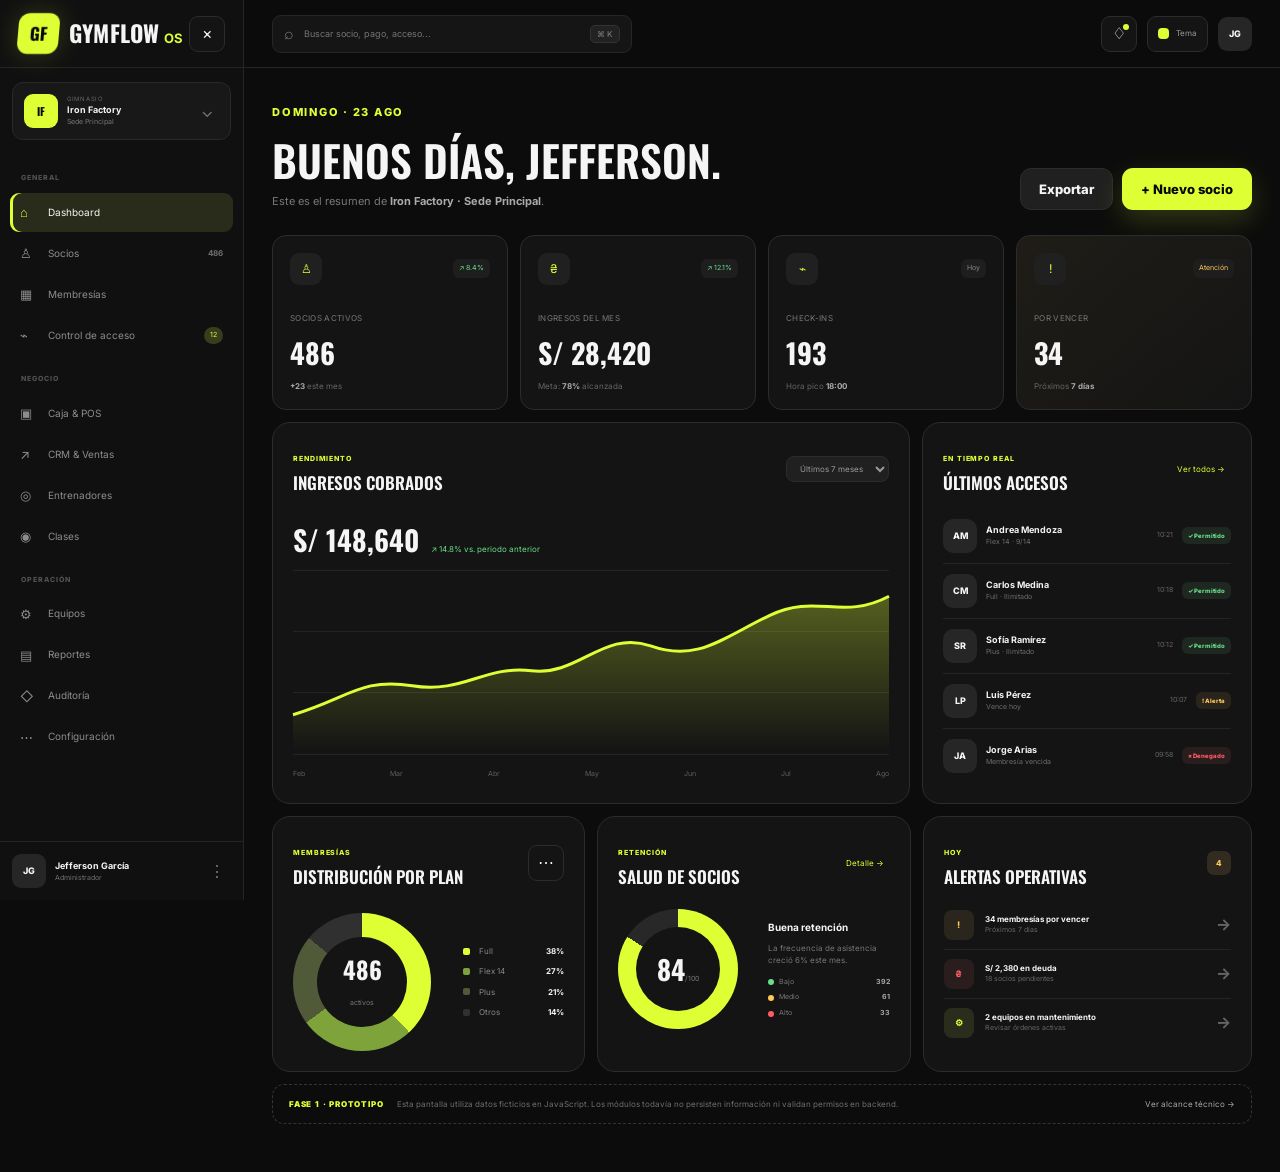
==== admin/dashboard.html @ ac0c2b37 "Add files via upload" ====
<!doctype html>
<html lang="es">
<head>
  <meta charset="utf-8">
  <meta name="viewport" content="width=device-width, initial-scale=1">
  <meta name="theme-color" content="#080808">
  <title>Dashboard — GymFlow OS</title>
  <link rel="preconnect" href="https://fonts.googleapis.com">
  <link rel="preconnect" href="https://fonts.gstatic.com" crossorigin>
  <link href="https://fonts.googleapis.com/css2?family=Inter:wght@400;500;600;700;800&family=Oswald:wght@500;600;700&display=swap" rel="stylesheet">
  <link rel="stylesheet" href="../assets/css/styles.css">
</head>
<body class="app-page" data-page="admin-dashboard">
  <div class="app-shell">
    <aside class="sidebar" data-sidebar>
      <div class="sidebar-head"><a class="brand" href="../index.html"><span class="brand-mark">GF</span><span class="brand-copy"><strong>GymFlow</strong><small>OS</small></span></a><button class="icon-btn sidebar-close" type="button" data-sidebar-close aria-label="Cerrar menú">×</button></div>
      <div class="tenant-card"><span class="tenant-logo">IF</span><div><small>GIMNASIO</small><strong>Iron Factory</strong><span>Sede Principal</span></div><button type="button" title="Cambiar sede" data-demo-only>⌄</button></div>
      <nav class="side-nav" aria-label="Menú administrativo">
        <span class="nav-label">GENERAL</span>
        <a class="active" href="dashboard.html"><i>⌂</i><span>Dashboard</span></a>
        <a href="#" data-demo-only><i>♙</i><span>Socios</span><b>486</b></a>
        <a href="#" data-demo-only><i>▦</i><span>Membresías</span></a>
        <a href="#" data-demo-only><i>⌁</i><span>Control de acceso</span><em>12</em></a>
        <span class="nav-label">NEGOCIO</span>
        <a href="#" data-demo-only><i>▣</i><span>Caja & POS</span></a>
        <a href="#" data-demo-only><i>↗</i><span>CRM & Ventas</span></a>
        <a href="#" data-demo-only><i>◎</i><span>Entrenadores</span></a>
        <a href="#" data-demo-only><i>◉</i><span>Clases</span></a>
        <span class="nav-label">OPERACIÓN</span>
        <a href="#" data-demo-only><i>⚙</i><span>Equipos</span></a>
        <a href="#" data-demo-only><i>▤</i><span>Reportes</span></a>
        <a href="#" data-demo-only><i>◇</i><span>Auditoría</span></a>
        <a href="#" data-demo-only><i>⋯</i><span>Configuración</span></a>
      </nav>
      <div class="sidebar-footer"><div class="sidebar-user"><span>JG</span><div><strong data-user-name>Jefferson García</strong><small data-user-role>Administrador</small></div><button type="button" data-demo-only>⋮</button></div></div>
    </aside>

    <div class="app-main">
      <header class="app-header">
        <div class="app-header-left"><button class="icon-btn mobile-sidebar-button" type="button" data-sidebar-open aria-label="Abrir menú">☰</button><div class="global-search"><span>⌕</span><input type="search" placeholder="Buscar socio, pago, acceso..." aria-label="Búsqueda global"><kbd>⌘ K</kbd></div></div>
        <div class="app-header-actions"><button class="icon-btn" type="button" data-demo-only aria-label="Notificaciones">♢<b class="notification-dot"></b></button><button class="theme-mini-button" type="button" data-theme-cycle title="Cambiar tema"><i></i><span>Tema</span></button><div class="header-avatar">JG</div></div>
      </header>

      <main class="dashboard-content">
        <div class="dashboard-heading"><div><span class="kicker">DOMINGO · 23 AGO</span><h1>Buenos días, Jefferson.</h1><p>Este es el resumen de <strong>Iron Factory · Sede Principal</strong>.</p></div><div class="heading-actions"><button class="btn btn-secondary" type="button" data-demo-only>Exportar</button><button class="btn btn-primary" type="button" data-demo-only>+ Nuevo socio</button></div></div>

        <section class="kpi-grid" aria-label="Indicadores principales">
          <article class="kpi-card"><div class="kpi-top"><span class="kpi-icon">♙</span><em class="trend positive">↗ 8.4%</em></div><small>Socios activos</small><strong>486</strong><p><b>+23</b> este mes</p></article>
          <article class="kpi-card"><div class="kpi-top"><span class="kpi-icon">₴</span><em class="trend positive">↗ 12.1%</em></div><small>Ingresos del mes</small><strong>S/ 28,420</strong><p>Meta: <b>78%</b> alcanzada</p></article>
          <article class="kpi-card"><div class="kpi-top"><span class="kpi-icon">⌁</span><em class="trend neutral">Hoy</em></div><small>Check-ins</small><strong>193</strong><p>Hora pico <b>18:00</b></p></article>
          <article class="kpi-card warning-card"><div class="kpi-top"><span class="kpi-icon">!</span><em class="trend warning">Atención</em></div><small>Por vencer</small><strong>34</strong><p>Próximos <b>7 días</b></p></article>
        </section>

        <section class="dashboard-grid primary-dashboard-grid">
          <article class="panel revenue-panel">
            <div class="panel-head"><div><span class="panel-kicker">RENDIMIENTO</span><h2>Ingresos cobrados</h2></div><select aria-label="Periodo de ingresos"><option>Últimos 7 meses</option><option>Últimos 30 días</option></select></div>
            <div class="revenue-summary"><strong>S/ 148,640</strong><span>↗ 14.8% vs. periodo anterior</span></div>
            <div class="dashboard-chart" role="img" aria-label="Gráfico demo de ingresos mensuales"><div class="grid-lines"><i></i><i></i><i></i><i></i></div><svg viewBox="0 0 700 210" preserveAspectRatio="none" aria-hidden="true"><defs><linearGradient id="areaGradient" x1="0" x2="0" y1="0" y2="1"><stop offset="0%" stop-color="var(--color-accent)" stop-opacity=".32"/><stop offset="100%" stop-color="var(--color-accent)" stop-opacity="0"/></linearGradient></defs><path class="area-path" d="M0,165 C65,145 80,120 140,130 S225,105 280,112 S365,62 420,82 S505,72 560,45 S645,52 700,22 L700,210 L0,210 Z"/><path class="line-path" d="M0,165 C65,145 80,120 140,130 S225,105 280,112 S365,62 420,82 S505,72 560,45 S645,52 700,22"/></svg><div class="chart-labels"><span>Feb</span><span>Mar</span><span>Abr</span><span>May</span><span>Jun</span><span>Jul</span><span>Ago</span></div></div>
          </article>

          <article class="panel access-panel">
            <div class="panel-head"><div><span class="panel-kicker">EN TIEMPO REAL</span><h2>Últimos accesos</h2></div><button class="text-button" type="button" data-demo-only>Ver todos →</button></div>
            <div class="access-list" data-access-list></div>
          </article>
        </section>

        <section class="dashboard-grid secondary-dashboard-grid">
          <article class="panel plan-panel"><div class="panel-head"><div><span class="panel-kicker">MEMBRESÍAS</span><h2>Distribución por plan</h2></div><button class="icon-btn" type="button" data-demo-only>⋯</button></div><div class="donut-wrap"><div class="donut-chart"><div class="donut-center"><strong>486</strong><span>activos</span></div></div><div class="legend"><p><i class="l1"></i><span>Full</span><b>38%</b></p><p><i class="l2"></i><span>Flex 14</span><b>27%</b></p><p><i class="l3"></i><span>Plus</span><b>21%</b></p><p><i class="l4"></i><span>Otros</span><b>14%</b></p></div></div></article>

          <article class="panel retention-panel"><div class="panel-head"><div><span class="panel-kicker">RETENCIÓN</span><h2>Salud de socios</h2></div><button class="text-button" type="button" data-demo-only>Detalle →</button></div><div class="retention-score"><div class="score-ring"><span><strong>84</strong><small>/100</small></span></div><div><strong>Buena retención</strong><p>La frecuencia de asistencia creció 6% este mes.</p><div class="risk-line"><span><i></i> Bajo</span><b>392</b></div><div class="risk-line"><span><i class="medium"></i> Medio</span><b>61</b></div><div class="risk-line"><span><i class="high"></i> Alto</span><b>33</b></div></div></div></article>

          <article class="panel tasks-panel"><div class="panel-head"><div><span class="panel-kicker">HOY</span><h2>Alertas operativas</h2></div><span class="count-badge">4</span></div><div class="task-list"><button type="button" data-demo-only><span class="task-icon warning">!</span><div><strong>34 membresías por vencer</strong><small>Próximos 7 días</small></div><b>→</b></button><button type="button" data-demo-only><span class="task-icon danger">₴</span><div><strong>S/ 2,380 en deuda</strong><small>18 socios pendientes</small></div><b>→</b></button><button type="button" data-demo-only><span class="task-icon">⚙</span><div><strong>2 equipos en mantenimiento</strong><small>Revisar órdenes activas</small></div><b>→</b></button></div></article>
        </section>

        <section class="demo-phase-note"><span>FASE 1 · PROTOTIPO</span><p>Esta pantalla utiliza datos ficticios en JavaScript. Los módulos todavía no persisten información ni validan permisos en backend.</p><a href="../docs/fase-1.md">Ver alcance técnico →</a></section>
      </main>
    </div>
  </div>

  <div class="sidebar-overlay" data-sidebar-overlay></div>
  <div class="toast-container" aria-live="polite" data-toast-container></div>
  <script src="../assets/js/demo-data.js"></script>
  <script src="../assets/js/app.js"></script>
</body>
</html>
---- assets/css/styles.css ----
:root {
  --color-primary: #dfff35;
  --color-secondary: #171717;
  --color-accent: #dfff35;
  --color-background: #080808;
  --color-surface: #141414;
  --color-surface-2: #202020;
  --color-text: #f5f5f5;
  --color-muted: #9d9d9d;
  --color-border: #2c2c2c;
  --color-success: #69df8b;
  --color-warning: #ffc857;
  --color-danger: #ff5c64;
  --font-heading: 'Oswald', sans-serif;
  --font-body: 'Inter', sans-serif;
  --radius: 18px;
  --shadow: 0 24px 80px rgba(0,0,0,.34);
  --density: 1;
  --header-height: 76px;
}

:root[data-theme="cyber"] { --color-primary:#44f3b4; --color-accent:#44f3b4; --color-background:#050811; --color-surface:#0d1320; --color-surface-2:#141d2c; --color-border:#25324a; }
:root[data-theme="red"] { --color-primary:#ff3948; --color-accent:#ff3948; --color-background:#080808; --color-surface:#151111; --color-surface-2:#241719; --color-border:#3b2327; }
:root[data-theme="ocean"] { --color-primary:#26c8ff; --color-accent:#26c8ff; --color-background:#071018; --color-surface:#0d1823; --color-surface-2:#142536; --color-border:#263b4f; }

* { box-sizing:border-box; }
html { scroll-behavior:smooth; }
body { margin:0; font-family:var(--font-body); background:var(--color-background); color:var(--color-text); line-height:1.55; -webkit-font-smoothing:antialiased; }
a { color:inherit; text-decoration:none; }
button,input,select { font:inherit; }
button { color:inherit; }
img,svg { display:block; max-width:100%; }
.container { width:min(1180px, calc(100% - 40px)); margin-inline:auto; }
.sr-only { position:absolute; width:1px; height:1px; padding:0; margin:-1px; overflow:hidden; clip:rect(0,0,0,0); white-space:nowrap; border:0; }
.skip-link { position:fixed; left:20px; top:-100px; z-index:999; background:var(--color-accent); color:#070707; padding:10px 14px; border-radius:10px; font-weight:800; }
.skip-link:focus { top:12px; }

.brand { display:inline-flex; align-items:center; gap:10px; }
.brand-mark { width:41px; height:41px; display:grid; place-items:center; background:var(--color-accent); color:#070707; border-radius:11px; font:700 17px/1 var(--font-heading); letter-spacing:-.02em; transform:skew(-5deg); box-shadow:0 0 24px color-mix(in srgb, var(--color-accent) 18%, transparent); }
.brand-copy { display:flex; align-items:baseline; gap:4px; }
.brand-copy strong { font:700 23px/1 var(--font-heading); text-transform:uppercase; letter-spacing:.01em; }
.brand-copy small { color:var(--color-accent); font:700 13px/1 var(--font-body); }

.site-header { position:fixed; inset:0 0 auto; z-index:100; height:var(--header-height); background:color-mix(in srgb, var(--color-background) 82%, transparent); border-bottom:1px solid color-mix(in srgb, var(--color-border) 70%, transparent); backdrop-filter:blur(18px); }
.header-inner { height:100%; display:flex; align-items:center; justify-content:space-between; }
.main-nav { display:flex; align-items:center; gap:28px; font-size:14px; font-weight:600; color:#d2d2d2; }
.main-nav > a:not(.btn):hover { color:var(--color-accent); }
.menu-toggle { display:none; width:42px; height:42px; border:1px solid var(--color-border); background:var(--color-surface); border-radius:11px; padding:9px; }
.menu-toggle span:not(.sr-only) { display:block; height:2px; margin:4px 0; background:currentColor; }

.btn { display:inline-flex; align-items:center; justify-content:center; gap:9px; min-height:42px; padding:0 18px; border-radius:11px; border:1px solid transparent; font-weight:800; font-size:13px; cursor:pointer; transition:.2s ease; }
.btn:hover { transform:translateY(-1px); }
.btn-primary { background:var(--color-accent); color:#080808; box-shadow:0 10px 28px color-mix(in srgb, var(--color-accent) 18%, transparent); }
.btn-primary:hover { box-shadow:0 14px 38px color-mix(in srgb, var(--color-accent) 28%, transparent); }
.btn-secondary { background:var(--color-surface-2); border-color:var(--color-border); color:var(--color-text); }
.btn-secondary:hover,.btn-ghost:hover { border-color:color-mix(in srgb, var(--color-accent) 48%, var(--color-border)); }
.btn-ghost { background:transparent; border-color:var(--color-border); }
.btn-sm { min-height:38px; padding-inline:15px; }
.btn-lg { min-height:52px; padding-inline:22px; font-size:14px; }
.btn.full { width:100%; }

.hero { min-height:780px; padding:150px 0 78px; position:relative; overflow:hidden; }
.hero::before { content:""; position:absolute; width:820px; height:820px; right:-280px; top:-280px; background:radial-gradient(circle, color-mix(in srgb, var(--color-accent) 11%, transparent), transparent 66%); pointer-events:none; }
.hero::after { content:""; position:absolute; inset:0; opacity:.18; pointer-events:none; background-image:linear-gradient(rgba(255,255,255,.035) 1px, transparent 1px),linear-gradient(90deg,rgba(255,255,255,.035) 1px,transparent 1px); background-size:48px 48px; mask-image:linear-gradient(to bottom, #000, transparent 86%); }
.hero-grid { display:grid; grid-template-columns:.9fr 1.1fr; gap:64px; align-items:center; position:relative; z-index:2; }
.eyebrow,.kicker { display:inline-flex; align-items:center; gap:8px; color:var(--color-accent); font-size:11px; letter-spacing:.16em; font-weight:800; text-transform:uppercase; }
.pulse-dot { width:7px; height:7px; background:var(--color-accent); border-radius:50%; box-shadow:0 0 0 5px color-mix(in srgb, var(--color-accent) 12%, transparent); }
.hero h1 { margin:20px 0 22px; font:700 clamp(55px,7vw,92px)/.91 var(--font-heading); text-transform:uppercase; letter-spacing:-.035em; }
.hero h1 span,.section-heading h2 span,.auth-message h1 span { color:var(--color-accent); }
.hero-lead { color:#b7b7b7; font-size:17px; max-width:590px; margin:0 0 32px; }
.hero-actions { display:flex; flex-wrap:wrap; gap:12px; }
.hero-proof { display:flex; gap:34px; margin-top:42px; padding-top:24px; border-top:1px solid var(--color-border); width:max-content; max-width:100%; }
.hero-proof div { display:flex; flex-direction:column; }
.hero-proof strong { font:700 22px/1 var(--font-heading); text-transform:uppercase; }
.hero-proof span { margin-top:6px; color:var(--color-muted); font-size:11px; text-transform:uppercase; letter-spacing:.08em; }

.hero-visual { min-height:530px; position:relative; display:grid; place-items:center; }
.hero-glow { position:absolute; width:520px; height:300px; background:var(--color-accent); filter:blur(140px); opacity:.10; }
.dashboard-mock { width:100%; max-width:680px; min-height:430px; background:#111; border:1px solid #313131; border-radius:22px; overflow:hidden; box-shadow:0 44px 120px rgba(0,0,0,.65); transform:perspective(1200px) rotateY(-5deg) rotateX(2deg); }
.mock-topbar { height:49px; background:#171717; border-bottom:1px solid #292929; display:flex; align-items:center; gap:14px; padding:0 14px; }
.mock-logo { width:26px;height:26px;display:grid;place-items:center;background:var(--color-accent);color:#080808;border-radius:7px;font:700 10px var(--font-heading); }
.mock-search { width:48%; margin:auto; background:#202020; border:1px solid #2b2b2b; border-radius:7px; padding:6px 10px; color:#707070; font-size:8px; }
.mock-avatar { width:25px;height:25px;border-radius:8px;background:#2c2c2c;display:grid;place-items:center;font-size:8px;font-weight:700; }
.mock-layout { display:grid; grid-template-columns:48px 1fr; min-height:381px; }
.mock-sidebar { background:#151515; border-right:1px solid #272727; padding:18px 9px; display:flex; flex-direction:column; gap:18px; align-items:center; color:#686868; }
.mock-sidebar span { width:28px;height:28px;display:grid;place-items:center;border-radius:8px;font-size:11px; }
.mock-sidebar .active { background:color-mix(in srgb, var(--color-accent) 12%, #1a1a1a); color:var(--color-accent); }
.mock-content { padding:25px; }
.mock-title-row { display:flex;align-items:center;justify-content:space-between; }
.mock-title-row div { display:flex;flex-direction:column;gap:2px; }
.mock-title-row small { color:#777;font-size:8px; }
.mock-title-row strong { font-size:14px; }
.status-chip { color:#aaa;background:#202020;border:1px solid #292929;padding:5px 8px;border-radius:7px;font-size:7px; }
.mock-kpis { display:grid;grid-template-columns:repeat(3,1fr);gap:10px;margin:20px 0; }
.mock-kpis article { background:#181818;border:1px solid #262626;border-radius:11px;padding:12px;display:flex;flex-direction:column; }
.mock-kpis small { color:#777;font-size:7px; }
.mock-kpis strong { margin:4px 0;font-size:16px; }
.mock-kpis em { color:var(--color-success);font-size:7px;font-style:normal; }
.mock-chart-card { height:135px;background:#181818;border:1px solid #262626;border-radius:11px;padding:13px; }
.mock-chart-head { display:flex;justify-content:space-between;font-size:8px; }.mock-chart-head small{color:#777;}
.bars { height:84px;display:flex;align-items:flex-end;gap:10px;padding-top:12px; }
.bars i { flex:1;height:var(--h);background:linear-gradient(to top,color-mix(in srgb,var(--color-accent) 55%,transparent),var(--color-accent));border-radius:3px 3px 1px 1px;opacity:.75; }
.mock-bottom-grid { display:grid;grid-template-columns:1fr 90px;gap:10px;margin-top:10px; }
.mock-activity,.mock-ring { background:#181818;border:1px solid #262626;border-radius:11px;padding:11px;font-size:7px; }
.mock-activity strong{display:block;margin-bottom:4px;font-size:8px}.mock-activity p{margin:4px 0;color:#858585}.mock-activity b{color:var(--color-success)}.mock-activity b.warn{color:var(--color-warning)}
.mock-ring{display:grid;place-items:center;text-align:center}.mock-ring span{width:43px;height:43px;border-radius:50%;display:grid;place-items:center;border:5px solid var(--color-accent);font-size:12px;font-weight:800}.mock-ring small{font-size:6px}.mock-ring p{margin:3px 0;color:#777}
.floating-card { position:absolute; z-index:4; display:flex; align-items:center; gap:10px; background:#171717; border:1px solid #333; border-radius:12px; padding:11px 13px; box-shadow:0 18px 40px rgba(0,0,0,.45); }
.floating-card > span { width:28px;height:28px;border-radius:8px;background:color-mix(in srgb,var(--color-accent) 16%,#181818);color:var(--color-accent);display:grid;place-items:center;font-weight:900; }
.floating-card div{display:flex;flex-direction:column}.floating-card strong{font-size:9px}.floating-card small{font-size:7px;color:#858585;margin-top:2px}.float-one{left:-18px;bottom:65px}.float-two{right:-8px;top:76px}
.hero-marquee { position:absolute;left:0;right:0;bottom:0;border-top:1px solid var(--color-border);border-bottom:1px solid var(--color-border);height:42px;display:flex;align-items:center;overflow:hidden;background:#0d0d0d;color:#4c4c4c;font:600 11px/1 var(--font-heading);letter-spacing:.13em;white-space:nowrap; }
.hero-marquee div{animation:marquee 22s linear infinite}.hero-marquee span{margin-left:24px}@keyframes marquee{to{transform:translateX(-50%)}}

.section { padding:104px 0; }
.section-muted { background:#0d0d0d; border-block:1px solid #1b1b1b; }
.section-heading { max-width:680px; margin-bottom:48px; }
.section-heading.center { text-align:center; margin-inline:auto; }
.section-heading h2 { margin:12px 0 14px; font:700 clamp(38px,5vw,62px)/1 var(--font-heading); text-transform:uppercase; letter-spacing:-.025em; }
.section-heading p { color:var(--color-muted); margin:0; max-width:650px; }
.section-heading.center p{margin-inline:auto}
.feature-grid { display:grid;grid-template-columns:1.3fr .85fr .85fr;gap:16px; }
.feature-card,.module-card,.price-card,.panel { background:var(--color-surface);border:1px solid var(--color-border);border-radius:var(--radius); }
.feature-card { min-height:380px;padding:28px;position:relative;overflow:hidden; }
.feature-large::after{content:"";position:absolute;width:230px;height:230px;border:1px solid color-mix(in srgb,var(--color-accent) 18%,transparent);border-radius:50%;right:-90px;top:-70px;box-shadow:0 0 0 45px color-mix(in srgb,var(--color-accent) 3%,transparent),0 0 0 90px color-mix(in srgb,var(--color-accent) 2%,transparent)}
.feature-icon { width:43px;height:43px;display:grid;place-items:center;background:var(--color-surface-2);border:1px solid var(--color-border);border-radius:12px;color:var(--color-accent);font-size:18px;margin-bottom:48px; }
.tag { color:var(--color-accent);font-size:9px;letter-spacing:.14em;font-weight:800; }
.feature-card h3 { font:600 30px/1.08 var(--font-heading);text-transform:uppercase;margin:8px 0 10px; }
.feature-card p { color:var(--color-muted);font-size:13px;margin:0; }
.access-demo { margin-top:26px;background:#101010;border:1px solid #292929;border-radius:13px;padding:14px;position:relative;z-index:2; }
.member-mini{display:flex;align-items:center;gap:10px}.member-mini>span,.member-avatar{width:34px;height:34px;border-radius:10px;background:#262626;display:grid;place-items:center;font-size:9px;font-weight:800}.member-mini div{display:flex;flex-direction:column}.member-mini strong{font-size:10px}.member-mini small{font-size:8px;color:#777}.access-status{display:flex;justify-content:space-between;align-items:center;margin:13px 0 8px;font-size:8px}.access-status b{color:var(--color-success)}.access-status span{color:#777}.access-progress{height:5px;background:#242424;border-radius:99px;overflow:hidden}.access-progress i{display:block;height:100%;background:var(--color-accent);border-radius:99px}
.mini-list{list-style:none;padding:0;margin:27px 0 0;border-top:1px solid var(--color-border)}.mini-list li{display:flex;justify-content:space-between;padding:11px 0;border-bottom:1px solid var(--color-border);font-size:11px}.mini-list span{color:#aaa}.mini-list b{color:var(--color-accent)}
.money-line{margin-top:45px;border-top:1px solid var(--color-border);padding-top:20px;display:flex;flex-direction:column}.money-line strong{font:700 30px var(--font-heading)}.money-line small{color:#777}

.module-grid { display:grid;grid-template-columns:repeat(4,1fr);gap:13px; }
.module-card { min-height:220px;padding:22px;position:relative;transition:.2s ease; }
.module-card:hover { transform:translateY(-4px);border-color:color-mix(in srgb,var(--color-accent) 38%,var(--color-border)); }
.module-card>span:first-child{position:absolute;right:18px;top:17px;color:#4f4f4f;font:600 11px var(--font-heading)}
.module-symbol{width:40px;height:40px;display:grid;place-items:center;background:var(--color-surface-2);border-radius:10px;color:var(--color-accent);margin-bottom:28px}.module-card h3{margin:0 0 7px;font:600 20px var(--font-heading);text-transform:uppercase}.module-card p{margin:0;color:#858585;font-size:12px}.module-card small{position:absolute;bottom:17px;left:22px;color:var(--color-accent);font-size:8px;font-weight:800;letter-spacing:.12em}.module-card.active{background:linear-gradient(145deg,color-mix(in srgb,var(--color-accent) 8%,var(--color-surface)),var(--color-surface));border-color:color-mix(in srgb,var(--color-accent) 34%,var(--color-border))}

.theme-showcase{background:linear-gradient(180deg,var(--color-background),#0d0d0d)}
.theme-grid{display:grid;grid-template-columns:.75fr 1.25fr;gap:70px;align-items:center}.theme-grid .section-heading{margin-bottom:0}.theme-switcher{display:flex;gap:14px;margin-top:28px}.theme-dot{border:0;background:transparent;display:flex;flex-direction:column;align-items:center;gap:7px;color:#777;font-size:8px;font-weight:700;cursor:pointer}.theme-dot i{width:34px;height:34px;border-radius:10px;border:2px solid transparent;background:#dfff35;box-shadow:inset 0 0 0 7px #121212}.theme-dot:nth-child(2) i{background:#44f3b4}.theme-dot:nth-child(3) i{background:#ff3948}.theme-dot:nth-child(4) i{background:#26c8ff}.theme-dot.selected i{border-color:#fff}.theme-dot.selected span{color:#fff}
.theme-preview{perspective:1000px}.preview-window{min-height:420px;background:var(--color-surface);border:1px solid var(--color-border);border-radius:24px;display:grid;grid-template-columns:68px 1fr;overflow:hidden;box-shadow:var(--shadow);transform:rotateY(-3deg)}.preview-side{background:color-mix(in srgb,var(--color-background) 76%,#111);border-right:1px solid var(--color-border);padding:20px 14px;display:flex;flex-direction:column;align-items:center;gap:25px}.preview-side b{width:34px;height:34px;display:grid;place-items:center;background:var(--color-accent);color:#080808;border-radius:9px;font:700 12px var(--font-heading)}.preview-side i{width:28px;height:28px;background:var(--color-surface-2);border-radius:8px}.preview-body{padding:34px}.preview-head{display:flex;justify-content:space-between;align-items:center}.preview-head div{display:flex;flex-direction:column}.preview-head small{font-size:8px;color:var(--color-accent);letter-spacing:.13em}.preview-head strong{font:600 25px var(--font-heading);text-transform:uppercase}.preview-head>span{font-size:8px;color:var(--color-success);background:color-mix(in srgb,var(--color-success) 8%,var(--color-surface));padding:7px 9px;border-radius:8px}.preview-kpis{display:grid;grid-template-columns:1fr 1fr;gap:12px;margin:28px 0}.preview-kpis article{background:var(--color-surface-2);border:1px solid var(--color-border);border-radius:13px;padding:17px;display:flex;flex-direction:column}.preview-kpis small{color:var(--color-muted);font-size:9px}.preview-kpis b{font:700 28px var(--font-heading);margin-top:4px}.preview-chart{height:175px;border:1px solid var(--color-border);border-radius:14px;background:linear-gradient(180deg,color-mix(in srgb,var(--color-accent) 4%,var(--color-surface)),var(--color-surface));display:flex;align-items:flex-end;gap:16px;padding:23px}.preview-chart i{flex:1;background:var(--color-accent);border-radius:5px 5px 2px 2px;opacity:.7}.preview-chart i:nth-child(1){height:30%}.preview-chart i:nth-child(2){height:46%}.preview-chart i:nth-child(3){height:41%}.preview-chart i:nth-child(4){height:61%}.preview-chart i:nth-child(5){height:72%}.preview-chart i:nth-child(6){height:88%}

.pricing-grid{display:grid;grid-template-columns:repeat(3,1fr);gap:16px;align-items:stretch}.price-card{padding:32px;position:relative}.price-card>span{color:var(--color-accent);font-size:10px;letter-spacing:.13em;font-weight:800}.price-card h3{font:700 48px/1 var(--font-heading);margin:12px 0 14px}.price-card h3 small{font:500 13px var(--font-body);color:var(--color-muted)}.price-card>p{color:var(--color-muted);font-size:13px;min-height:44px}.price-card ul{list-style:none;padding:17px 0 23px;margin:18px 0;border-top:1px solid var(--color-border)}.price-card li{padding:8px 0;font-size:12px;color:#bbb}.price-card li::before{content:"✓";color:var(--color-accent);font-weight:900;margin-right:9px}.price-card .btn{width:100%}.price-card.featured{border-color:var(--color-accent);background:linear-gradient(165deg,color-mix(in srgb,var(--color-accent) 8%,var(--color-surface)),var(--color-surface) 58%);transform:translateY(-10px)}.popular{position:absolute;right:16px;top:14px;background:var(--color-accent);color:#080808;padding:5px 8px;border-radius:7px;font-size:8px;font-weight:900;letter-spacing:.08em}

.security-section{background:#0b0b0b}.security-grid{display:grid;grid-template-columns:.8fr 1.2fr;gap:80px;align-items:center}.security-visual{min-height:450px;display:grid;place-items:center;position:relative}.shield{width:190px;height:220px;clip-path:polygon(50% 0,92% 18%,86% 72%,50% 100%,14% 72%,8% 18%);background:linear-gradient(155deg,color-mix(in srgb,var(--color-accent) 20%,#181818),#111);border:1px solid var(--color-border);display:grid;place-items:center;color:var(--color-accent);font-size:160px;position:relative;z-index:2;filter:drop-shadow(0 24px 50px rgba(0,0,0,.5))}.shield span{position:absolute;color:#080808;background:var(--color-accent);border-radius:11px;width:54px;height:54px;display:grid;place-items:center;font:700 18px var(--font-heading)}.orbit{position:absolute;border:1px solid color-mix(in srgb,var(--color-accent) 14%,transparent);border-radius:50%}.orbit-a{width:350px;height:350px}.orbit-b{width:430px;height:250px;transform:rotate(24deg)}.security-points{margin-top:28px;border-top:1px solid var(--color-border)}.security-points>div{display:grid;grid-template-columns:42px 1fr;gap:13px;padding:15px 0;border-bottom:1px solid var(--color-border)}.security-points span{color:var(--color-accent);font:600 11px var(--font-heading)}.security-points p{margin:0;font-size:12px;color:var(--color-muted)}.security-points strong{color:var(--color-text)}
.cta-section{padding:30px 0 100px}.cta-card{background:linear-gradient(125deg,color-mix(in srgb,var(--color-accent) 9%,var(--color-surface)),var(--color-surface));border:1px solid color-mix(in srgb,var(--color-accent) 30%,var(--color-border));border-radius:24px;text-align:center;padding:70px 30px;position:relative;overflow:hidden}.cta-card::after{content:"";position:absolute;width:350px;height:350px;border-radius:50%;background:var(--color-accent);filter:blur(160px);opacity:.08;right:-100px;top:-140px}.cta-card h2{margin:10px 0 12px;font:700 clamp(38px,5vw,60px) var(--font-heading);text-transform:uppercase}.cta-card p{color:var(--color-muted);max-width:650px;margin:0 auto 28px}.center-actions{justify-content:center;position:relative;z-index:2}.site-footer{border-top:1px solid var(--color-border);padding:28px 0;background:#080808}.footer-grid{display:flex;align-items:center;justify-content:space-between;gap:24px}.footer-grid p,.footer-grid>a{font-size:11px;color:#737373}.footer-grid>a:hover{color:var(--color-accent)}

.reveal{opacity:0;transform:translateY(18px);transition:opacity .65s ease,transform .65s ease}.reveal.visible{opacity:1;transform:none}.reveal-delay{transition-delay:.12s}

/* Auth */
.auth-page{min-height:100vh}.auth-shell{min-height:100vh;display:grid;grid-template-columns:1.05fr .95fr}.auth-panel{padding:54px}.auth-brand-panel{position:relative;background:radial-gradient(circle at 30% 70%,color-mix(in srgb,var(--color-accent) 14%,transparent),transparent 32%),#0a0a0a;border-right:1px solid var(--color-border);display:flex;flex-direction:column;overflow:hidden}.auth-brand-panel::after{content:"";position:absolute;inset:0;opacity:.17;background-image:linear-gradient(rgba(255,255,255,.04) 1px,transparent 1px),linear-gradient(90deg,rgba(255,255,255,.04) 1px,transparent 1px);background-size:46px 46px;mask-image:linear-gradient(135deg,#000,transparent 78%)}.auth-brand-panel>*{position:relative;z-index:2}.auth-message{margin:auto 0}.auth-message h1{font:700 clamp(48px,6vw,78px)/.94 var(--font-heading);text-transform:uppercase;margin:15px 0 18px;letter-spacing:-.03em}.auth-message p{color:var(--color-muted);max-width:540px}.auth-stats{display:flex;gap:32px;padding-top:25px;border-top:1px solid var(--color-border)}.auth-stats article{display:flex;flex-direction:column}.auth-stats strong{font:700 24px var(--font-heading)}.auth-stats small,.auth-note{color:#777;font-size:10px}.auth-note{margin-top:18px}.auth-form-panel{display:grid;place-items:center;background:var(--color-background)}.auth-form-wrap{width:min(430px,100%)}.mobile-auth-brand{display:none}.auth-heading{margin-bottom:24px}.auth-heading h2{font:700 42px var(--font-heading);text-transform:uppercase;margin:6px 0}.auth-heading p{margin:0;color:var(--color-muted);font-size:13px}.demo-alert{border:1px solid color-mix(in srgb,var(--color-warning) 36%,var(--color-border));background:color-mix(in srgb,var(--color-warning) 6%,var(--color-surface));padding:12px 14px;border-radius:12px;display:flex;flex-direction:column;margin-bottom:20px}.demo-alert strong{font-size:11px;color:var(--color-warning)}.demo-alert span{font-size:10px;color:#9c9077;margin-top:2px}.auth-form{display:grid;gap:16px}.auth-form>label{font-size:10px;font-weight:700;display:grid;gap:7px;color:#bbb}.auth-form input:not([type="checkbox"]){width:100%;height:48px;border:1px solid var(--color-border);background:var(--color-surface);border-radius:11px;padding:0 13px;color:var(--color-text);outline:none}.auth-form input:focus{border-color:var(--color-accent);box-shadow:0 0 0 3px color-mix(in srgb,var(--color-accent) 10%,transparent)}.password-field{position:relative}.password-field button{position:absolute;right:7px;top:7px;width:34px;height:34px;border:0;background:transparent;color:#777;cursor:pointer}.form-row{display:flex;justify-content:space-between;align-items:center;font-size:10px}.form-row>a{color:var(--color-accent)}.check{display:flex!important;grid-template-columns:auto 1fr!important;align-items:center;gap:7px!important;font-weight:500!important}.check input{accent-color:var(--color-accent)}.demo-divider{height:42px;display:flex;align-items:center;gap:12px;color:#5f5f5f;font-size:9px}.demo-divider::before,.demo-divider::after{content:"";height:1px;background:var(--color-border);flex:1}.demo-users{display:grid;gap:8px}.demo-user{width:100%;display:grid;grid-template-columns:36px 1fr auto;align-items:center;gap:11px;background:var(--color-surface);border:1px solid var(--color-border);border-radius:11px;padding:9px 12px;text-align:left;cursor:pointer;transition:.2s}.demo-user:hover{border-color:color-mix(in srgb,var(--color-accent) 44%,var(--color-border));transform:translateX(2px)}.demo-user>span{width:34px;height:34px;border-radius:9px;display:grid;place-items:center;background:var(--color-surface-2);color:var(--color-accent);font-size:9px;font-weight:800}.demo-user div{display:flex;flex-direction:column}.demo-user strong{font-size:10px}.demo-user small{color:#777;font-size:8px}.demo-user>b{color:var(--color-accent)}.auth-return{text-align:center;margin:18px 0 0;font-size:10px;color:#737373}.auth-return a:hover{color:var(--color-accent)}

/* App dashboard */
.app-page{background:#0c0c0c;min-height:100vh}.app-shell{min-height:100vh}.sidebar{position:fixed;z-index:80;inset:0 auto 0 0;width:244px;background:#101010;border-right:1px solid #252525;display:flex;flex-direction:column}.sidebar-head{height:68px;padding:0 18px;display:flex;align-items:center;justify-content:space-between;border-bottom:1px solid #242424}.sidebar-close{display:none}.tenant-card{margin:14px 12px 8px;padding:11px;background:#181818;border:1px solid #292929;border-radius:11px;display:grid;grid-template-columns:34px 1fr auto;gap:9px;align-items:center}.tenant-logo{width:34px;height:34px;border-radius:9px;background:var(--color-accent);color:#080808;display:grid;place-items:center;font:700 11px var(--font-heading)}.tenant-card div{display:flex;flex-direction:column}.tenant-card small{font-size:6px;color:#666;letter-spacing:.12em}.tenant-card strong{font-size:9px}.tenant-card div span{font-size:7px;color:#777}.tenant-card button{border:0;background:transparent;color:#777;cursor:pointer}.side-nav{padding:8px 10px 18px;overflow-y:auto;flex:1}.nav-label{display:block;color:#515151;font-size:7px;letter-spacing:.14em;font-weight:800;padding:17px 11px 7px}.side-nav a{min-height:39px;display:grid;grid-template-columns:28px 1fr auto;align-items:center;border-radius:9px;padding:0 10px;color:#8c8c8c;font-size:10px;margin:2px 0}.side-nav a:hover{background:#171717;color:#d8d8d8}.side-nav a.active{background:color-mix(in srgb,var(--color-accent) 9%,#171717);color:var(--color-text);box-shadow:inset 3px 0 var(--color-accent)}.side-nav i{font-style:normal;font-size:13px}.side-nav a.active i{color:var(--color-accent)}.side-nav b{color:#6e6e6e;font-size:8px}.side-nav em{font-style:normal;background:color-mix(in srgb,var(--color-accent) 16%,#181818);color:var(--color-accent);padding:3px 6px;border-radius:99px;font-size:7px}.sidebar-footer{padding:12px;border-top:1px solid #242424}.sidebar-user{display:grid;grid-template-columns:34px 1fr auto;gap:9px;align-items:center}.sidebar-user>span,.header-avatar{width:34px;height:34px;border-radius:9px;background:#262626;display:grid;place-items:center;font-size:9px;font-weight:800}.sidebar-user div{display:flex;flex-direction:column}.sidebar-user strong{font-size:9px}.sidebar-user small{font-size:7px;color:#727272}.sidebar-user button{border:0;background:transparent;color:#777}.app-main{margin-left:244px;min-height:100vh}.app-header{height:68px;position:sticky;top:0;z-index:60;background:rgba(12,12,12,.9);backdrop-filter:blur(16px);border-bottom:1px solid #252525;display:flex;align-items:center;justify-content:space-between;padding:0 28px}.app-header-left,.app-header-actions{display:flex;align-items:center;gap:10px}.icon-btn{width:36px;height:36px;border:1px solid var(--color-border);background:var(--color-surface);border-radius:9px;display:grid;place-items:center;cursor:pointer;position:relative}.icon-btn:hover{border-color:#4a4a4a}.notification-dot{position:absolute;width:6px;height:6px;background:var(--color-accent);border-radius:50%;right:7px;top:7px}.mobile-sidebar-button{display:none}.global-search{width:360px;height:38px;background:#151515;border:1px solid #262626;border-radius:9px;display:flex;align-items:center;gap:8px;padding:0 11px}.global-search>span{color:#777}.global-search input{flex:1;border:0;outline:0;background:transparent;color:#ddd;font-size:9px}.global-search kbd{font:500 8px var(--font-body);background:#222;border:1px solid #333;color:#777;padding:3px 6px;border-radius:5px}.theme-mini-button{height:36px;border:1px solid var(--color-border);background:var(--color-surface);border-radius:9px;padding:0 10px;display:flex;align-items:center;gap:7px;cursor:pointer;font-size:8px;color:#999}.theme-mini-button i{width:11px;height:11px;border-radius:4px;background:var(--color-accent)}.dashboard-content{padding:30px 28px 48px;max-width:1500px;margin:auto}.dashboard-heading{display:flex;justify-content:space-between;align-items:flex-end;gap:25px;margin-bottom:25px}.dashboard-heading h1{font:600 clamp(30px,4vw,43px) var(--font-heading);text-transform:uppercase;margin:5px 0 2px}.dashboard-heading p{margin:0;color:#777;font-size:11px}.dashboard-heading p strong{color:#aaa}.heading-actions{display:flex;gap:9px}.kpi-grid{display:grid;grid-template-columns:repeat(4,1fr);gap:12px;margin-bottom:12px}.kpi-card{background:var(--color-surface);border:1px solid var(--color-border);border-radius:14px;padding:17px}.kpi-top{display:flex;align-items:center;justify-content:space-between;margin-bottom:18px}.kpi-icon{width:32px;height:32px;border-radius:9px;background:var(--color-surface-2);color:var(--color-accent);display:grid;place-items:center;font-size:12px}.trend{font-style:normal;font-size:7px;padding:4px 6px;border-radius:6px;background:#1e1e1e}.trend.positive{color:var(--color-success)}.trend.warning{color:var(--color-warning)}.trend.neutral{color:#888}.kpi-card>small{color:#777;font-size:8px;text-transform:uppercase;letter-spacing:.04em}.kpi-card>strong{font:700 28px var(--font-heading);display:block;margin:4px 0 7px}.kpi-card>p{margin:0;color:#666;font-size:8px}.kpi-card>p b{color:#aaa}.warning-card{background:linear-gradient(140deg,color-mix(in srgb,var(--color-warning) 5%,var(--color-surface)),var(--color-surface))}.dashboard-grid{display:grid;gap:12px;margin-bottom:12px}.primary-dashboard-grid{grid-template-columns:1.45fr .75fr}.secondary-dashboard-grid{grid-template-columns:1fr 1fr 1.05fr}.panel{padding:20px}.panel-head{display:flex;align-items:center;justify-content:space-between;gap:15px}.panel-kicker{font-size:7px;color:var(--color-accent);letter-spacing:.13em;font-weight:800}.panel h2{margin:2px 0 0;font:600 17px var(--font-heading);text-transform:uppercase}.panel-head select{background:var(--color-surface-2);border:1px solid var(--color-border);color:#999;border-radius:8px;padding:6px 9px;font-size:8px;outline:none}.text-button{border:0;background:transparent;color:var(--color-accent);font-size:8px;cursor:pointer}.revenue-summary{display:flex;align-items:baseline;gap:12px;margin:24px 0 10px}.revenue-summary strong{font:700 28px var(--font-heading)}.revenue-summary span{font-size:8px;color:var(--color-success)}.dashboard-chart{height:210px;position:relative;padding-top:10px}.grid-lines{position:absolute;inset:0 0 25px;display:flex;flex-direction:column;justify-content:space-between}.grid-lines i{height:1px;background:#242424}.dashboard-chart svg{position:absolute;inset:8px 0 28px;width:100%;height:calc(100% - 36px);overflow:visible}.area-path{fill:url(#areaGradient)}.line-path{fill:none;stroke:var(--color-accent);stroke-width:3;vector-effect:non-scaling-stroke}.chart-labels{position:absolute;bottom:0;left:0;right:0;display:flex;justify-content:space-between;color:#5e5e5e;font-size:7px}.access-list{margin-top:14px}.access-row{display:grid;grid-template-columns:34px 1fr auto auto;gap:9px;align-items:center;padding:10px 0;border-bottom:1px solid #252525}.access-row:last-child{border-bottom:0}.access-person{display:flex;flex-direction:column;min-width:0}.access-person strong{font-size:9px;white-space:nowrap;overflow:hidden;text-overflow:ellipsis}.access-person small{color:#6e6e6e;font-size:7px}.access-row time{font-size:7px;color:#666}.access-pill{font-size:6px;font-weight:800;padding:4px 6px;border-radius:6px;white-space:nowrap}.access-pill.allowed{color:var(--color-success);background:color-mix(in srgb,var(--color-success) 8%,#171717)}.access-pill.warning{color:var(--color-warning);background:color-mix(in srgb,var(--color-warning) 8%,#171717)}.access-pill.denied{color:var(--color-danger);background:color-mix(in srgb,var(--color-danger) 8%,#171717)}.donut-wrap{display:grid;grid-template-columns:150px 1fr;gap:20px;align-items:center;margin-top:24px}.donut-chart{width:138px;height:138px;border-radius:50%;background:conic-gradient(var(--color-accent) 0 38%,#7fa33b 38% 65%,#505a39 65% 86%,#303030 86% 100%);display:grid;place-items:center;position:relative}.donut-chart::after{content:"";width:90px;height:90px;background:var(--color-surface);border-radius:50%;position:absolute}.donut-center{position:relative;z-index:2;text-align:center}.donut-center strong{font:700 24px var(--font-heading);display:block}.donut-center span{font-size:7px;color:#777}.legend p{display:grid;grid-template-columns:9px 1fr auto;align-items:center;gap:7px;margin:8px 0;font-size:8px}.legend i{width:7px;height:7px;border-radius:2px;background:var(--color-accent)}.legend .l2{background:#7fa33b}.legend .l3{background:#505a39}.legend .l4{background:#303030}.legend span{color:#888}.retention-score{display:grid;grid-template-columns:130px 1fr;gap:20px;align-items:center;margin-top:20px}.score-ring{width:120px;height:120px;border-radius:50%;background:conic-gradient(var(--color-accent) 0 84%,#282828 84% 100%);display:grid;place-items:center;position:relative}.score-ring::after{content:"";position:absolute;width:84px;height:84px;border-radius:50%;background:var(--color-surface)}.score-ring span{position:relative;z-index:2}.score-ring strong{font:700 27px var(--font-heading)}.score-ring small{font-size:7px;color:#777}.retention-score>div:last-child>strong{font-size:10px}.retention-score p{font-size:8px;color:#777;margin:4px 0 10px}.risk-line{display:flex;justify-content:space-between;align-items:center;font-size:7px;margin:5px 0;color:#777}.risk-line span{display:flex;align-items:center;gap:5px}.risk-line i{width:6px;height:6px;background:var(--color-success);border-radius:50%}.risk-line i.medium{background:var(--color-warning)}.risk-line i.high{background:var(--color-danger)}.risk-line b{color:#aaa}.count-badge{min-width:24px;height:24px;display:grid;place-items:center;background:color-mix(in srgb,var(--color-warning) 11%,#191919);color:var(--color-warning);border-radius:7px;font-size:8px;font-weight:800}.task-list{margin-top:12px}.task-list button{width:100%;background:transparent;border:0;border-bottom:1px solid #252525;display:grid;grid-template-columns:32px 1fr auto;gap:9px;align-items:center;padding:9px 0;text-align:left;cursor:pointer}.task-list button:last-child{border:0}.task-list button:hover strong{color:var(--color-accent)}.task-icon{width:30px;height:30px;border-radius:8px;background:color-mix(in srgb,var(--color-accent) 9%,#181818);color:var(--color-accent);display:grid;place-items:center;font-size:9px;font-weight:800}.task-icon.warning{color:var(--color-warning);background:color-mix(in srgb,var(--color-warning) 8%,#181818)}.task-icon.danger{color:var(--color-danger);background:color-mix(in srgb,var(--color-danger) 8%,#181818)}.task-list div{display:flex;flex-direction:column}.task-list strong{font-size:8px}.task-list small{font-size:7px;color:#666}.task-list button>b{color:#666}.demo-phase-note{display:flex;align-items:center;gap:14px;padding:13px 16px;border:1px dashed #343434;border-radius:12px;color:#6f6f6f;font-size:8px}.demo-phase-note>span{color:var(--color-accent);font-weight:900;letter-spacing:.1em;white-space:nowrap}.demo-phase-note p{margin:0;flex:1}.demo-phase-note a{color:#aaa;white-space:nowrap}.demo-phase-note a:hover{color:var(--color-accent)}.sidebar-overlay{display:none;position:fixed;inset:0;background:rgba(0,0,0,.65);z-index:70}

.toast-container{position:fixed;z-index:9999;right:18px;bottom:18px;display:grid;gap:8px;pointer-events:none}.toast{min-width:260px;max-width:360px;background:#1a1a1a;border:1px solid #363636;border-radius:11px;padding:11px 13px;display:flex;align-items:center;gap:9px;box-shadow:0 18px 50px rgba(0,0,0,.45);opacity:0;transform:translateY(8px);transition:.2s}.toast.show{opacity:1;transform:none}.toast>span{width:25px;height:25px;display:grid;place-items:center;border-radius:7px;background:color-mix(in srgb,var(--color-accent) 10%,#202020);color:var(--color-accent);font-size:9px;font-weight:900}.toast p{margin:0;font-size:9px;color:#aaa}.toast-success>span{color:var(--color-success);background:color-mix(in srgb,var(--color-success) 9%,#202020)}

@media (max-width: 1100px){
  .hero-grid{grid-template-columns:1fr;gap:38px}.hero-copy{max-width:740px}.hero-visual{max-width:800px;width:100%;margin:auto}.feature-grid{grid-template-columns:1fr 1fr}.feature-large{grid-column:1/-1}.module-grid{grid-template-columns:repeat(2,1fr)}.theme-grid{grid-template-columns:1fr;gap:40px}.theme-grid .section-heading{max-width:740px}.security-grid{gap:40px}.kpi-grid{grid-template-columns:1fr 1fr}.primary-dashboard-grid{grid-template-columns:1fr}.secondary-dashboard-grid{grid-template-columns:1fr 1fr}.tasks-panel{grid-column:1/-1}.auth-shell{grid-template-columns:.9fr 1.1fr}.auth-panel{padding:40px}.auth-stats{gap:18px}
}
@media (max-width: 820px){
  .container{width:min(100% - 28px,1180px)}.site-header{height:66px}.header-inner{position:relative}.menu-toggle{display:block}.main-nav{display:none;position:absolute;top:57px;left:0;right:0;background:#111;border:1px solid var(--color-border);border-radius:13px;padding:12px;flex-direction:column;align-items:stretch;gap:2px;box-shadow:var(--shadow)}.main-nav.open{display:flex}.main-nav a{padding:10px 12px}.main-nav .btn{margin-top:5px}.hero{padding-top:116px;min-height:auto}.hero h1{font-size:clamp(53px,14vw,76px)}.hero-lead{font-size:15px}.dashboard-mock{transform:none}.float-one{left:5px}.float-two{right:5px}.section{padding:75px 0}.section-heading h2{font-size:42px}.feature-grid,.pricing-grid{grid-template-columns:1fr}.price-card.featured{transform:none}.security-grid{grid-template-columns:1fr}.security-visual{min-height:340px;order:2}.footer-grid{flex-direction:column;align-items:flex-start}.auth-shell{display:block}.auth-brand-panel{display:none}.auth-form-panel{min-height:100vh;padding:32px 20px}.mobile-auth-brand{display:block;margin-bottom:55px}.auth-heading h2{font-size:37px}.sidebar{transform:translateX(-102%);transition:.22s ease}.sidebar.open{transform:none}.sidebar-close{display:grid}.sidebar-overlay.open{display:block}.app-main{margin-left:0}.mobile-sidebar-button{display:grid}.app-header{padding:0 16px}.global-search{width:min(52vw,360px)}.dashboard-content{padding:24px 16px 40px}.dashboard-heading{align-items:flex-start}.secondary-dashboard-grid{grid-template-columns:1fr}.tasks-panel{grid-column:auto}.demo-phase-note{align-items:flex-start;flex-wrap:wrap}.demo-phase-note p{flex-basis:70%}
}
@media (max-width: 560px){
  .hero{padding-bottom:62px}.hero-grid{gap:24px}.hero-actions{display:grid;grid-template-columns:1fr}.hero-actions .btn{width:100%}.hero-proof{width:100%;gap:15px;justify-content:space-between}.hero-visual{min-height:370px}.dashboard-mock{min-height:330px;border-radius:16px}.mock-topbar{height:40px}.mock-layout{grid-template-columns:37px 1fr;min-height:290px}.mock-sidebar{padding:12px 5px;gap:10px}.mock-content{padding:14px}.mock-kpis article{padding:8px}.mock-kpis strong{font-size:12px}.mock-chart-card{height:104px}.bars{height:61px;gap:5px}.mock-bottom-grid{display:none}.float-one{bottom:8px}.float-two{top:45px}.floating-card{padding:8px}.hero-marquee{height:36px}.feature-card{min-height:auto;padding:22px}.module-grid{grid-template-columns:1fr}.module-card{min-height:190px}.theme-switcher{gap:7px}.preview-window{grid-template-columns:48px 1fr;min-height:330px}.preview-side{padding:15px 7px}.preview-side i{width:25px;height:25px}.preview-body{padding:22px 15px}.preview-chart{height:120px;padding:17px;gap:8px}.pricing-grid{gap:12px}.price-card{padding:26px}.security-visual{min-height:300px}.shield{width:145px;height:170px;font-size:110px}.orbit-a{width:260px;height:260px}.orbit-b{width:310px;height:190px}.cta-card{padding:50px 18px}.center-actions{display:grid}.kpi-grid{grid-template-columns:1fr 1fr;gap:8px}.kpi-card{padding:13px}.kpi-card>strong{font-size:22px}.dashboard-heading{display:block}.heading-actions{margin-top:15px}.heading-actions .btn{flex:1}.global-search{width:42px;padding:0;justify-content:center}.global-search input,.global-search kbd{display:none}.app-header-actions .theme-mini-button span{display:none}.app-header-actions .theme-mini-button{width:36px;padding:0;justify-content:center}.dashboard-content{padding-inline:12px}.panel{padding:15px}.primary-dashboard-grid,.secondary-dashboard-grid{gap:8px}.donut-wrap,.retention-score{grid-template-columns:1fr;justify-items:center;text-align:center}.legend{width:100%}.access-row{grid-template-columns:32px 1fr auto}.access-row time{display:none}.access-pill{grid-column:2/4;justify-self:start;margin-top:-5px}.demo-phase-note{display:block}.demo-phase-note p{margin:8px 0}.toast-container{left:12px;right:12px;bottom:12px}.toast{min-width:0;width:100%;max-width:none}
}
@media (prefers-reduced-motion: reduce){*{scroll-behavior:auto!important;animation:none!important;transition:none!important}.reveal{opacity:1;transform:none}}
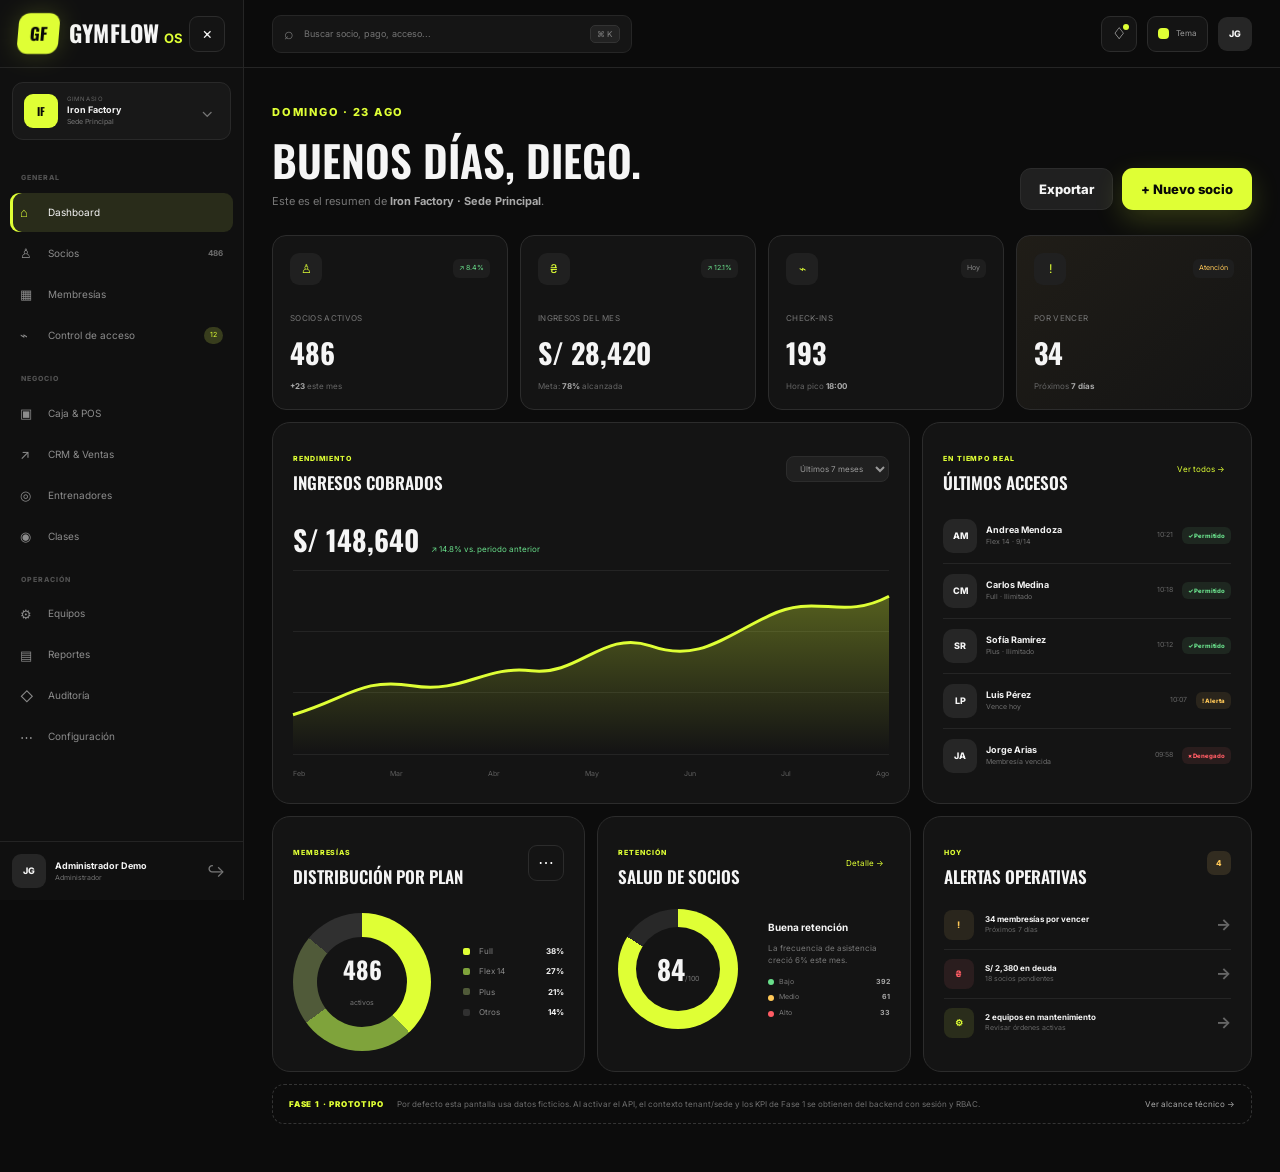
==== commit 30caebd3: "Add files via upload" ====
--- a/admin/dashboard.html
+++ b/admin/dashboard.html
@@ -14,7 +14,7 @@
   <div class="app-shell">
     <aside class="sidebar" data-sidebar>
       <div class="sidebar-head"><a class="brand" href="../index.html"><span class="brand-mark">GF</span><span class="brand-copy"><strong>GymFlow</strong><small>OS</small></span></a><button class="icon-btn sidebar-close" type="button" data-sidebar-close aria-label="Cerrar menú">×</button></div>
-      <div class="tenant-card"><span class="tenant-logo">IF</span><div><small>GIMNASIO</small><strong>Iron Factory</strong><span>Sede Principal</span></div><button type="button" title="Cambiar sede" data-demo-only>⌄</button></div>
+      <div class="tenant-card"><span class="tenant-logo">IF</span><div><small>GIMNASIO</small><strong data-tenant-name>Iron Factory</strong><span data-branch-name>Sede Principal</span></div><button type="button" title="Cambiar sede" data-demo-only>⌄</button></div>
       <nav class="side-nav" aria-label="Menú administrativo">
         <span class="nav-label">GENERAL</span>
         <a class="active" href="dashboard.html"><i>⌂</i><span>Dashboard</span></a>
@@ -32,7 +32,7 @@
         <a href="#" data-demo-only><i>◇</i><span>Auditoría</span></a>
         <a href="#" data-demo-only><i>⋯</i><span>Configuración</span></a>
       </nav>
-      <div class="sidebar-footer"><div class="sidebar-user"><span>JG</span><div><strong data-user-name>Jefferson García</strong><small data-user-role>Administrador</small></div><button type="button" data-demo-only>⋮</button></div></div>
+      <div class="sidebar-footer"><div class="sidebar-user"><span data-user-initials>JG</span><div><strong data-user-name>Administrador Demo</strong><small data-user-role>Administrador</small></div><button type="button" data-logout title="Cerrar sesión" aria-label="Cerrar sesión">↪</button></div></div>
     </aside>
 
     <div class="app-main">
@@ -42,13 +42,13 @@
       </header>
 
       <main class="dashboard-content">
-        <div class="dashboard-heading"><div><span class="kicker">DOMINGO · 23 AGO</span><h1>Buenos días, Jefferson.</h1><p>Este es el resumen de <strong>Iron Factory · Sede Principal</strong>.</p></div><div class="heading-actions"><button class="btn btn-secondary" type="button" data-demo-only>Exportar</button><button class="btn btn-primary" type="button" data-demo-only>+ Nuevo socio</button></div></div>
+        <div class="dashboard-heading"><div><span class="kicker">DOMINGO · 23 AGO</span><h1>Buenos días, <span data-greeting-name>Diego</span>.</h1><p>Este es el resumen de <strong><span data-tenant-name>Iron Factory</span> · <span data-branch-name>Sede Principal</span></strong>.</p></div><div class="heading-actions"><button class="btn btn-secondary" type="button" data-demo-only>Exportar</button><button class="btn btn-primary" type="button" data-demo-only>+ Nuevo socio</button></div></div>
 
         <section class="kpi-grid" aria-label="Indicadores principales">
-          <article class="kpi-card"><div class="kpi-top"><span class="kpi-icon">♙</span><em class="trend positive">↗ 8.4%</em></div><small>Socios activos</small><strong>486</strong><p><b>+23</b> este mes</p></article>
-          <article class="kpi-card"><div class="kpi-top"><span class="kpi-icon">₴</span><em class="trend positive">↗ 12.1%</em></div><small>Ingresos del mes</small><strong>S/ 28,420</strong><p>Meta: <b>78%</b> alcanzada</p></article>
-          <article class="kpi-card"><div class="kpi-top"><span class="kpi-icon">⌁</span><em class="trend neutral">Hoy</em></div><small>Check-ins</small><strong>193</strong><p>Hora pico <b>18:00</b></p></article>
-          <article class="kpi-card warning-card"><div class="kpi-top"><span class="kpi-icon">!</span><em class="trend warning">Atención</em></div><small>Por vencer</small><strong>34</strong><p>Próximos <b>7 días</b></p></article>
+          <article class="kpi-card"><div class="kpi-top"><span class="kpi-icon">♙</span><em class="trend positive">↗ 8.4%</em></div><small>Socios activos</small><strong data-kpi="activeMembers">486</strong><p><b>+23</b> este mes</p></article>
+          <article class="kpi-card"><div class="kpi-top"><span class="kpi-icon">₴</span><em class="trend positive">↗ 12.1%</em></div><small>Ingresos del mes</small><strong data-kpi="monthRevenue">S/ 28,420</strong><p>Meta: <b>78%</b> alcanzada</p></article>
+          <article class="kpi-card"><div class="kpi-top"><span class="kpi-icon">⌁</span><em class="trend neutral">Hoy</em></div><small>Check-ins</small><strong data-kpi="checkinsToday">193</strong><p>Hora pico <b>18:00</b></p></article>
+          <article class="kpi-card warning-card"><div class="kpi-top"><span class="kpi-icon">!</span><em class="trend warning">Atención</em></div><small>Por vencer</small><strong data-kpi="expiring7d">34</strong><p>Próximos <b>7 días</b></p></article>
         </section>
 
         <section class="dashboard-grid primary-dashboard-grid">
@@ -72,13 +72,15 @@
           <article class="panel tasks-panel"><div class="panel-head"><div><span class="panel-kicker">HOY</span><h2>Alertas operativas</h2></div><span class="count-badge">4</span></div><div class="task-list"><button type="button" data-demo-only><span class="task-icon warning">!</span><div><strong>34 membresías por vencer</strong><small>Próximos 7 días</small></div><b>→</b></button><button type="button" data-demo-only><span class="task-icon danger">₴</span><div><strong>S/ 2,380 en deuda</strong><small>18 socios pendientes</small></div><b>→</b></button><button type="button" data-demo-only><span class="task-icon">⚙</span><div><strong>2 equipos en mantenimiento</strong><small>Revisar órdenes activas</small></div><b>→</b></button></div></article>
         </section>
 
-        <section class="demo-phase-note"><span>FASE 1 · PROTOTIPO</span><p>Esta pantalla utiliza datos ficticios en JavaScript. Los módulos todavía no persisten información ni validan permisos en backend.</p><a href="../docs/fase-1.md">Ver alcance técnico →</a></section>
+        <section class="demo-phase-note"><span>FASE 1 · PROTOTIPO</span><p>Por defecto esta pantalla usa datos ficticios. Al activar el API, el contexto tenant/sede y los KPI de Fase 1 se obtienen del backend con sesión y RBAC.</p><a href="../docs/fase-1.md">Ver alcance técnico →</a></section>
       </main>
     </div>
   </div>
 
   <div class="sidebar-overlay" data-sidebar-overlay></div>
   <div class="toast-container" aria-live="polite" data-toast-container></div>
+  <script src="../assets/js/config.js"></script>
+  <script src="../assets/js/api-client.js"></script>
   <script src="../assets/js/demo-data.js"></script>
   <script src="../assets/js/app.js"></script>
 </body>
--- a/assets/css/styles.css
+++ b/assets/css/styles.css
@@ -165,3 +165,7 @@
   .hero{padding-bottom:62px}.hero-grid{gap:24px}.hero-actions{display:grid;grid-template-columns:1fr}.hero-actions .btn{width:100%}.hero-proof{width:100%;gap:15px;justify-content:space-between}.hero-visual{min-height:370px}.dashboard-mock{min-height:330px;border-radius:16px}.mock-topbar{height:40px}.mock-layout{grid-template-columns:37px 1fr;min-height:290px}.mock-sidebar{padding:12px 5px;gap:10px}.mock-content{padding:14px}.mock-kpis article{padding:8px}.mock-kpis strong{font-size:12px}.mock-chart-card{height:104px}.bars{height:61px;gap:5px}.mock-bottom-grid{display:none}.float-one{bottom:8px}.float-two{top:45px}.floating-card{padding:8px}.hero-marquee{height:36px}.feature-card{min-height:auto;padding:22px}.module-grid{grid-template-columns:1fr}.module-card{min-height:190px}.theme-switcher{gap:7px}.preview-window{grid-template-columns:48px 1fr;min-height:330px}.preview-side{padding:15px 7px}.preview-side i{width:25px;height:25px}.preview-body{padding:22px 15px}.preview-chart{height:120px;padding:17px;gap:8px}.pricing-grid{gap:12px}.price-card{padding:26px}.security-visual{min-height:300px}.shield{width:145px;height:170px;font-size:110px}.orbit-a{width:260px;height:260px}.orbit-b{width:310px;height:190px}.cta-card{padding:50px 18px}.center-actions{display:grid}.kpi-grid{grid-template-columns:1fr 1fr;gap:8px}.kpi-card{padding:13px}.kpi-card>strong{font-size:22px}.dashboard-heading{display:block}.heading-actions{margin-top:15px}.heading-actions .btn{flex:1}.global-search{width:42px;padding:0;justify-content:center}.global-search input,.global-search kbd{display:none}.app-header-actions .theme-mini-button span{display:none}.app-header-actions .theme-mini-button{width:36px;padding:0;justify-content:center}.dashboard-content{padding-inline:12px}.panel{padding:15px}.primary-dashboard-grid,.secondary-dashboard-grid{gap:8px}.donut-wrap,.retention-score{grid-template-columns:1fr;justify-items:center;text-align:center}.legend{width:100%}.access-row{grid-template-columns:32px 1fr auto}.access-row time{display:none}.access-pill{grid-column:2/4;justify-self:start;margin-top:-5px}.demo-phase-note{display:block}.demo-phase-note p{margin:8px 0}.toast-container{left:12px;right:12px;bottom:12px}.toast{min-width:0;width:100%;max-width:none}
 }
 @media (prefers-reduced-motion: reduce){*{scroll-behavior:auto!important;animation:none!important;transition:none!important}.reveal{opacity:1;transform:none}}
+
+/* Fase 1.1 — núcleo SaaS */
+.platform-table{margin-top:18px;display:grid}.platform-row{display:grid;grid-template-columns:38px minmax(140px,1fr) auto 70px;gap:12px;align-items:center;padding:12px 0;border-bottom:1px solid var(--color-border);font-size:9px}.platform-row:last-child{border-bottom:0}.platform-row>div{display:flex;flex-direction:column;gap:2px}.platform-row small{color:var(--color-muted);font-size:7px}.platform-row>span:last-child{color:var(--color-muted);text-transform:uppercase;font-size:7px}.status-chip{font-size:7px;font-weight:800;padding:5px 7px;border-radius:99px}.status-active{color:var(--color-success);background:color-mix(in srgb,var(--color-success) 10%,var(--color-surface-2))}.security-check-list{margin-top:14px}.security-check-list p{display:grid;grid-template-columns:28px 1fr;gap:0 9px;padding:11px 0;margin:0;border-bottom:1px solid var(--color-border)}.security-check-list p:last-child{border:0}.security-check-list p>span{grid-row:1/3;width:26px;height:26px;border-radius:8px;display:grid;place-items:center;background:color-mix(in srgb,var(--color-success) 8%,var(--color-surface-2));color:var(--color-success);font-size:9px;font-weight:900}.security-check-list strong{font-size:9px}.security-check-list small{font-size:7px;color:var(--color-muted);margin-top:2px}.demo-alert code{font:600 9px monospace;color:var(--color-accent)}
+@media(max-width:560px){.platform-row{grid-template-columns:34px 1fr auto}.platform-row>span:last-child{display:none}.super-grid{grid-template-columns:1fr}}
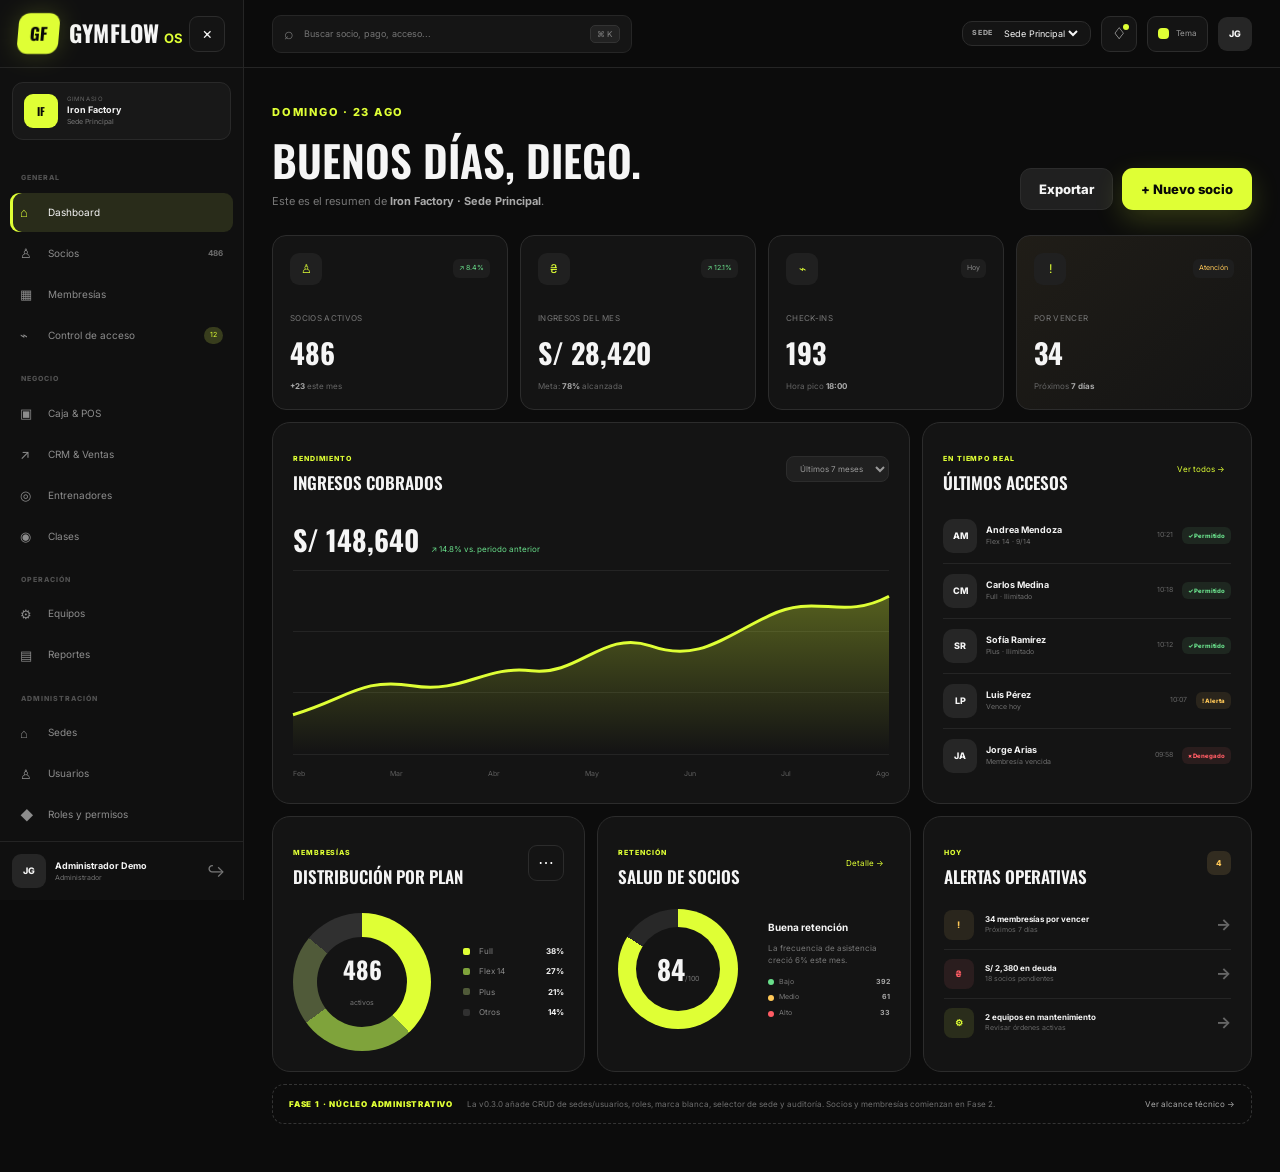
==== commit 55fc7bc8: "Add files via upload" ====
--- a/admin/dashboard.html
+++ b/admin/dashboard.html
@@ -14,7 +14,7 @@
   <div class="app-shell">
     <aside class="sidebar" data-sidebar>
       <div class="sidebar-head"><a class="brand" href="../index.html"><span class="brand-mark">GF</span><span class="brand-copy"><strong>GymFlow</strong><small>OS</small></span></a><button class="icon-btn sidebar-close" type="button" data-sidebar-close aria-label="Cerrar menú">×</button></div>
-      <div class="tenant-card"><span class="tenant-logo">IF</span><div><small>GIMNASIO</small><strong data-tenant-name>Iron Factory</strong><span data-branch-name>Sede Principal</span></div><button type="button" title="Cambiar sede" data-demo-only>⌄</button></div>
+      <div class="tenant-card"><span class="tenant-logo">IF</span><div><small>GIMNASIO</small><strong data-tenant-name>Iron Factory</strong><span data-branch-name>Sede Principal</span></div></div>
       <nav class="side-nav" aria-label="Menú administrativo">
         <span class="nav-label">GENERAL</span>
         <a class="active" href="dashboard.html"><i>⌂</i><span>Dashboard</span></a>
@@ -29,8 +29,12 @@
         <span class="nav-label">OPERACIÓN</span>
         <a href="#" data-demo-only><i>⚙</i><span>Equipos</span></a>
         <a href="#" data-demo-only><i>▤</i><span>Reportes</span></a>
-        <a href="#" data-demo-only><i>◇</i><span>Auditoría</span></a>
-        <a href="#" data-demo-only><i>⋯</i><span>Configuración</span></a>
+        <span class="nav-label">ADMINISTRACIÓN</span>
+        <a href="sedes.html"><i>⌂</i><span>Sedes</span></a>
+        <a href="usuarios.html"><i>♙</i><span>Usuarios</span></a>
+        <a href="permisos.html"><i>◆</i><span>Roles y permisos</span></a>
+        <a href="auditoria.html"><i>◇</i><span>Auditoría</span></a>
+        <a href="configuracion.html"><i>⋯</i><span>Configuración</span></a>
       </nav>
       <div class="sidebar-footer"><div class="sidebar-user"><span data-user-initials>JG</span><div><strong data-user-name>Administrador Demo</strong><small data-user-role>Administrador</small></div><button type="button" data-logout title="Cerrar sesión" aria-label="Cerrar sesión">↪</button></div></div>
     </aside>
@@ -38,7 +42,7 @@
     <div class="app-main">
       <header class="app-header">
         <div class="app-header-left"><button class="icon-btn mobile-sidebar-button" type="button" data-sidebar-open aria-label="Abrir menú">☰</button><div class="global-search"><span>⌕</span><input type="search" placeholder="Buscar socio, pago, acceso..." aria-label="Búsqueda global"><kbd>⌘ K</kbd></div></div>
-        <div class="app-header-actions"><button class="icon-btn" type="button" data-demo-only aria-label="Notificaciones">♢<b class="notification-dot"></b></button><button class="theme-mini-button" type="button" data-theme-cycle title="Cambiar tema"><i></i><span>Tema</span></button><div class="header-avatar">JG</div></div>
+        <div class="app-header-actions"><label class="branch-select-wrap"><span>Sede</span><select data-branch-selector aria-label="Sede activa"><option>Sede Principal</option></select></label><button class="icon-btn" type="button" data-demo-only aria-label="Notificaciones">♢<b class="notification-dot"></b></button><button class="theme-mini-button" type="button" data-theme-cycle title="Cambiar tema"><i></i><span>Tema</span></button><div class="header-avatar">JG</div></div>
       </header>
 
       <main class="dashboard-content">
@@ -72,7 +76,7 @@
           <article class="panel tasks-panel"><div class="panel-head"><div><span class="panel-kicker">HOY</span><h2>Alertas operativas</h2></div><span class="count-badge">4</span></div><div class="task-list"><button type="button" data-demo-only><span class="task-icon warning">!</span><div><strong>34 membresías por vencer</strong><small>Próximos 7 días</small></div><b>→</b></button><button type="button" data-demo-only><span class="task-icon danger">₴</span><div><strong>S/ 2,380 en deuda</strong><small>18 socios pendientes</small></div><b>→</b></button><button type="button" data-demo-only><span class="task-icon">⚙</span><div><strong>2 equipos en mantenimiento</strong><small>Revisar órdenes activas</small></div><b>→</b></button></div></article>
         </section>
 
-        <section class="demo-phase-note"><span>FASE 1 · PROTOTIPO</span><p>Por defecto esta pantalla usa datos ficticios. Al activar el API, el contexto tenant/sede y los KPI de Fase 1 se obtienen del backend con sesión y RBAC.</p><a href="../docs/fase-1.md">Ver alcance técnico →</a></section>
+        <section class="demo-phase-note"><span>FASE 1 · NÚCLEO ADMINISTRATIVO</span><p>La v0.3.0 añade CRUD de sedes/usuarios, roles, marca blanca, selector de sede y auditoría. Socios y membresías comienzan en Fase 2.</p><a href="../docs/fase-1.md">Ver alcance técnico →</a></section>
       </main>
     </div>
   </div>
@@ -81,6 +85,7 @@
   <div class="toast-container" aria-live="polite" data-toast-container></div>
   <script src="../assets/js/config.js"></script>
   <script src="../assets/js/api-client.js"></script>
+  <script src="../assets/js/firebase-auth.js"></script>
   <script src="../assets/js/demo-data.js"></script>
   <script src="../assets/js/app.js"></script>
 </body>
--- a/assets/css/styles.css
+++ b/assets/css/styles.css
@@ -22,6 +22,7 @@
 :root[data-theme="cyber"] { --color-primary:#44f3b4; --color-accent:#44f3b4; --color-background:#050811; --color-surface:#0d1320; --color-surface-2:#141d2c; --color-border:#25324a; }
 :root[data-theme="red"] { --color-primary:#ff3948; --color-accent:#ff3948; --color-background:#080808; --color-surface:#151111; --color-surface-2:#241719; --color-border:#3b2327; }
 :root[data-theme="ocean"] { --color-primary:#26c8ff; --color-accent:#26c8ff; --color-background:#071018; --color-surface:#0d1823; --color-surface-2:#142536; --color-border:#263b4f; }
+:root[data-theme="stone"] { --color-primary:#243449; --color-accent:#7990ac; --color-background:#e9e7e2; --color-surface:#f7f6f2; --color-surface-2:#dedbd4; --color-text:#18212d; --color-muted:#66707a; --color-border:#cbc7bf; }
 
 * { box-sizing:border-box; }
 html { scroll-behavior:smooth; }
@@ -169,3 +170,18 @@
 /* Fase 1.1 — núcleo SaaS */
 .platform-table{margin-top:18px;display:grid}.platform-row{display:grid;grid-template-columns:38px minmax(140px,1fr) auto 70px;gap:12px;align-items:center;padding:12px 0;border-bottom:1px solid var(--color-border);font-size:9px}.platform-row:last-child{border-bottom:0}.platform-row>div{display:flex;flex-direction:column;gap:2px}.platform-row small{color:var(--color-muted);font-size:7px}.platform-row>span:last-child{color:var(--color-muted);text-transform:uppercase;font-size:7px}.status-chip{font-size:7px;font-weight:800;padding:5px 7px;border-radius:99px}.status-active{color:var(--color-success);background:color-mix(in srgb,var(--color-success) 10%,var(--color-surface-2))}.security-check-list{margin-top:14px}.security-check-list p{display:grid;grid-template-columns:28px 1fr;gap:0 9px;padding:11px 0;margin:0;border-bottom:1px solid var(--color-border)}.security-check-list p:last-child{border:0}.security-check-list p>span{grid-row:1/3;width:26px;height:26px;border-radius:8px;display:grid;place-items:center;background:color-mix(in srgb,var(--color-success) 8%,var(--color-surface-2));color:var(--color-success);font-size:9px;font-weight:900}.security-check-list strong{font-size:9px}.security-check-list small{font-size:7px;color:var(--color-muted);margin-top:2px}.demo-alert code{font:600 9px monospace;color:var(--color-accent)}
 @media(max-width:560px){.platform-row{grid-template-columns:34px 1fr auto}.platform-row>span:last-child{display:none}.super-grid{grid-template-columns:1fr}}
+
+/* Fase 1 v0.3.0 — administración, CRUD y marca blanca */
+.hidden{display:none!important}
+.api-required{display:flex;gap:10px;align-items:center;flex-wrap:wrap;margin-bottom:18px;padding:13px 16px;border:1px solid color-mix(in srgb,var(--color-warning) 45%,var(--color-border));background:color-mix(in srgb,var(--color-warning) 8%,var(--color-surface));border-radius:14px;font-size:11px}.api-required strong{color:var(--color-warning)}.api-required span{color:var(--color-muted)}.api-required code{color:var(--color-text)}
+.branch-select-wrap{display:flex;align-items:center;gap:7px;padding:5px 9px;border:1px solid var(--color-border);border-radius:10px;background:var(--color-surface)}.branch-select-wrap span{font-size:7px;text-transform:uppercase;letter-spacing:.1em;color:var(--color-muted);font-weight:800}.branch-select-wrap select{max-width:150px;border:0;background:transparent;color:var(--color-text);font-size:9px;outline:0}
+.mini-kpi-row{display:grid;grid-template-columns:repeat(3,minmax(0,1fr));gap:12px;margin-bottom:16px}.mini-kpi-row article{padding:16px 18px;border:1px solid var(--color-border);background:var(--color-surface);border-radius:var(--radius);display:flex;flex-direction:column;gap:4px}.mini-kpi-row small{color:var(--color-muted);font-size:8px;text-transform:uppercase;letter-spacing:.09em}.mini-kpi-row strong{font:700 24px/1 var(--font-heading)}
+.admin-table-panel{overflow:hidden}.table-scroll{overflow:auto;max-width:100%}.data-table{width:100%;border-collapse:collapse;min-width:760px}.data-table th{text-align:left;font-size:7px;letter-spacing:.1em;text-transform:uppercase;color:var(--color-muted);padding:11px 12px;border-bottom:1px solid var(--color-border);white-space:nowrap}.data-table td{padding:12px;border-bottom:1px solid var(--color-border);font-size:9px;vertical-align:middle}.data-table tbody tr:hover{background:color-mix(in srgb,var(--color-accent) 3%,transparent)}.cell-sub{display:block;color:var(--color-muted);font-size:7px;margin-top:3px}.table-identity{display:flex;align-items:center;gap:10px}.table-identity>span{width:34px;height:34px;border-radius:10px;display:grid;place-items:center;background:var(--color-surface-2);color:var(--color-accent);font-weight:900}.table-identity>div{display:flex;flex-direction:column}.table-identity small{color:var(--color-muted);font-size:7px}.table-actions{white-space:nowrap}.mini-action{border:1px solid var(--color-border);background:var(--color-surface-2);border-radius:8px;padding:6px 8px;font-size:7px;cursor:pointer;margin-right:5px}.mini-action:hover{border-color:var(--color-accent)}.mini-action.danger{color:var(--color-danger)}.empty-inline{padding:24px;color:var(--color-muted);text-align:center}
+.status-danger{color:var(--color-danger);background:color-mix(in srgb,var(--color-danger) 10%,var(--color-surface-2))}.status-warning{color:var(--color-warning);background:color-mix(in srgb,var(--color-warning) 10%,var(--color-surface-2))}
+.app-dialog{border:0;padding:0;background:transparent;color:var(--color-text);width:min(620px,calc(100vw - 28px));max-height:90vh}.app-dialog.wide{width:min(820px,calc(100vw - 28px))}.app-dialog::backdrop{background:rgba(0,0,0,.72);backdrop-filter:blur(5px)}.dialog-card{background:var(--color-surface);border:1px solid var(--color-border);border-radius:20px;padding:24px;box-shadow:var(--shadow);max-height:88vh;overflow:auto}.dialog-head{display:flex;justify-content:space-between;align-items:flex-start;margin-bottom:20px}.dialog-head h2{font:600 28px/1.1 var(--font-heading);text-transform:uppercase;margin:5px 0 0}.dialog-actions{display:flex;justify-content:flex-end;gap:9px;margin-top:22px;padding-top:16px;border-top:1px solid var(--color-border)}.dialog-note{margin-top:14px;padding:10px 12px;border-radius:10px;background:var(--color-surface-2);color:var(--color-muted);font-size:8px}
+.form-grid{display:grid;grid-template-columns:repeat(2,minmax(0,1fr));gap:13px}.form-grid label,.settings-form label{display:flex;flex-direction:column;gap:6px;color:var(--color-muted);font-size:8px;font-weight:700}.form-grid input,.form-grid select,.settings-form input,.settings-form select{width:100%;background:var(--color-surface-2);border:1px solid var(--color-border);color:var(--color-text);border-radius:10px;padding:10px 11px;outline:0}.form-grid input:focus,.form-grid select:focus{border-color:var(--color-accent)}.span-2{grid-column:1/-1}.form-section-title{display:block;margin:12px 0 8px;color:var(--color-text);font-size:9px;font-weight:800;text-transform:uppercase;letter-spacing:.08em}.owner-fieldset{border-top:1px solid var(--color-border);margin-top:6px;padding-top:5px}
+.role-picker{display:grid;grid-template-columns:repeat(2,minmax(0,1fr));gap:8px}.role-check{display:grid!important;grid-template-columns:18px 1fr!important;align-items:flex-start!important;gap:8px!important;padding:10px;border:1px solid var(--color-border);border-radius:10px;background:var(--color-surface-2);cursor:pointer}.role-check input{margin-top:3px}.role-check span{display:flex;flex-direction:column;gap:2px}.role-check strong{font-size:8px;color:var(--color-text)}.role-check small{font-size:7px;color:var(--color-muted)}.role-tags{display:flex;gap:4px;flex-wrap:wrap}.role-tags span{font-size:6px;padding:4px 6px;border-radius:99px;background:var(--color-surface-2);border:1px solid var(--color-border)}
+.permission-table{min-width:1100px}.permission-table th:not(:first-child),.permission-cell{text-align:center}.permission-cell input{accent-color:var(--color-accent);width:16px;height:16px}.permission-table td:first-child{min-width:260px}
+.settings-grid{display:grid;grid-template-columns:1.15fr .85fr;gap:16px;margin-bottom:16px}.settings-form{padding:22px}.settings-form.compact form{display:grid;gap:14px}.brand-preview{--preview-accent:var(--color-accent);min-height:360px;border:1px solid var(--color-border);border-radius:var(--radius);background:linear-gradient(150deg,color-mix(in srgb,var(--preview-accent) 9%,var(--color-surface)),var(--color-surface));padding:28px;display:flex;flex-direction:column;align-items:flex-start;justify-content:center;position:relative;overflow:hidden}.brand-preview>span{position:absolute;top:18px;left:20px;color:var(--color-muted);font-size:7px;letter-spacing:.12em}.preview-logo{width:54px;height:54px;border-radius:14px;display:grid;place-items:center;background:var(--preview-accent);color:#080808;font:700 20px var(--font-heading)}.brand-preview h2{font:700 38px/1 var(--font-heading);text-transform:uppercase;margin:18px 0 8px}.brand-preview p{color:var(--color-muted);margin:0 0 24px}.brand-preview button{border:0;border-radius:10px;background:var(--preview-accent);color:#080808;padding:10px 14px;font-weight:800}.audit-json{white-space:pre-wrap;word-break:break-word;padding:14px;border-radius:12px;background:#090909;border:1px solid var(--color-border);color:#b9e7c5;font:11px/1.55 ui-monospace,SFMono-Regular,Menlo,monospace;max-height:50vh;overflow:auto}.is-busy{opacity:.55;pointer-events:none}
+@media(max-width:900px){.settings-grid{grid-template-columns:1fr}.mini-kpi-row{grid-template-columns:1fr 1fr}.branch-select-wrap span{display:none}.branch-select-wrap select{max-width:120px}.role-picker{grid-template-columns:1fr}}
+@media(max-width:560px){.mini-kpi-row{grid-template-columns:1fr}.form-grid{grid-template-columns:1fr}.span-2{grid-column:auto}.dialog-card{padding:17px}.branch-select-wrap{display:none}}
